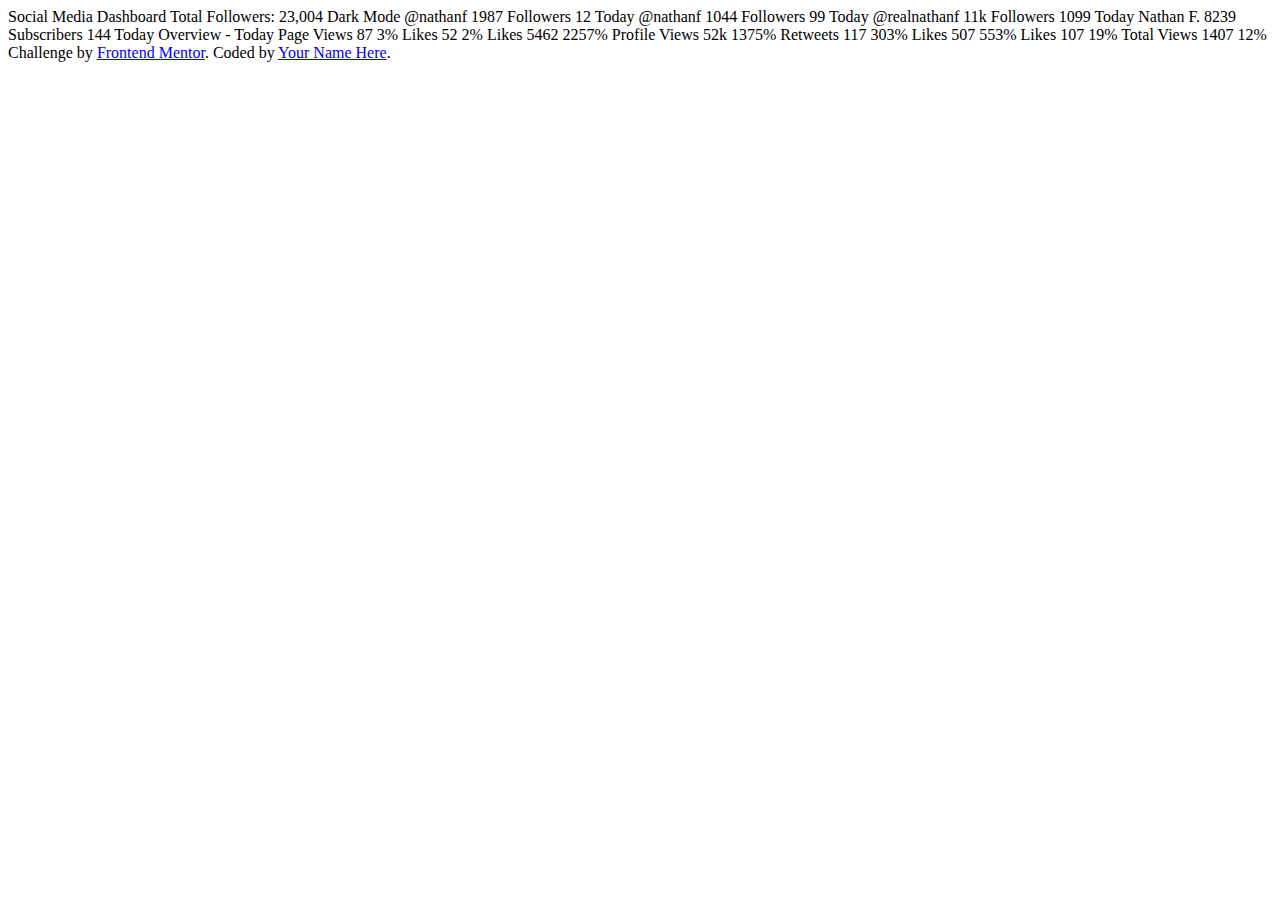
==== social-media-dashboard/index.html @ 5a5262db "inital commit" ====
<!DOCTYPE html>
<html lang="en">
  <head>
    <meta charset="UTF-8" />
    <meta name="viewport" content="width=device-width, initial-scale=1.0" />
    <link
      rel="icon"
      type="image/png"
      sizes="32x32"
      href="./images/favicon-32x32.png"
    />
    <link rel="stylesheet" href="/styles/main.css" />

    <title>Frontend Mentor | [Social Media Dashboard]</title>
  </head>
  <body>
    Social Media Dashboard Total Followers: 23,004 Dark Mode @nathanf 1987
    Followers 12 Today @nathanf 1044 Followers 99 Today @realnathanf 11k
    Followers 1099 Today Nathan F. 8239 Subscribers 144 Today Overview - Today
    Page Views 87 3% Likes 52 2% Likes 5462 2257% Profile Views 52k 1375%
    Retweets 117 303% Likes 507 553% Likes 107 19% Total Views 1407 12%

    <div class="attribution">
      Challenge by
      <a href="https://www.frontendmentor.io?ref=challenge" target="_blank"
        >Frontend Mentor</a
      >. Coded by <a href="#">Your Name Here</a>.
    </div>
  </body>
</html>
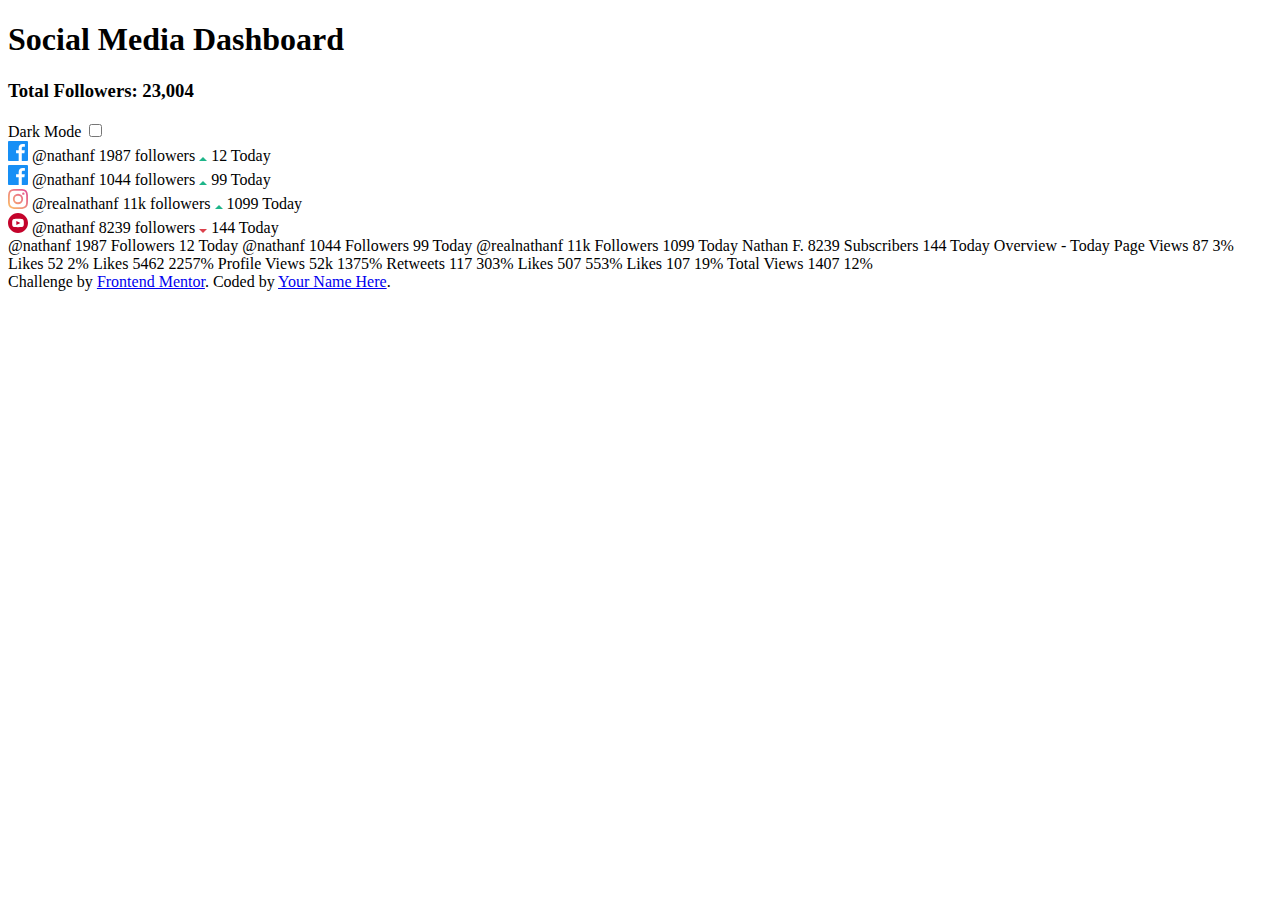
==== commit 13c9dbab: "Feature(social-dashboard): html boilerplate" ====
--- a/social-media-dashboard/index.html
+++ b/social-media-dashboard/index.html
@@ -14,11 +14,84 @@
     <title>Frontend Mentor | [Social Media Dashboard]</title>
   </head>
   <body>
-    Social Media Dashboard Total Followers: 23,004 Dark Mode @nathanf 1987
-    Followers 12 Today @nathanf 1044 Followers 99 Today @realnathanf 11k
-    Followers 1099 Today Nathan F. 8239 Subscribers 144 Today Overview - Today
-    Page Views 87 3% Likes 52 2% Likes 5462 2257% Profile Views 52k 1375%
-    Retweets 117 303% Likes 507 553% Likes 107 19% Total Views 1407 12%
+    <header class="header">
+      <h1 class="header-title">Social Media Dashboard</h1>
+      <h3 class="followers">Total Followers: 23,004</h3>
+      <div class="dark-mode-container">
+        <label for="dark-theme">Dark Mode</label>
+        <input type="checkbox" name="dark-theme" id="dark-btn" />
+        <span class="slider"></span>
+      </div>
+    </header>
+    <main>
+      <section class="main-container">
+        <div class="item">
+          <div class="first-row">
+            <img
+              class="icon social"
+              src="./images/icon-facebook.svg"
+              alt="FB icon"
+            />
+            <span class="username">@nathanf</span>
+            <span class="number">1987</span>
+            <span class="followers">followers</span>
+            <img class="icon-up" src="./images/icon-up.svg" alt="up icon" />
+            <span class="today">12 Today</span>
+          </div>
+        </div>
+        <div class="item">
+          <div class="first-row">
+            <img
+              class="icon social"
+              src="./images/icon-facebook.svg"
+              alt="FB icon"
+            />
+            <span class="username">@nathanf</span>
+            <span class="number">1044</span>
+            <span class="followers">followers</span>
+            <img class="icon-up" src="./images/icon-up.svg" alt="up icon" />
+            <span class="today">99 Today</span>
+          </div>
+        </div>
+        <div class="item">
+          <div class="first-row">
+            <img
+              class="icon social"
+              src="./images/icon-instagram.svg"
+              alt="Instagram icon"
+            />
+            <span class="username">@realnathanf</span>
+            <span class="number">11k</span>
+            <span class="followers">followers</span>
+            <img class="icon-up" src="./images/icon-up.svg" alt="up icon" />
+            <span class="today">1099 Today</span>
+          </div>
+        </div>
+        <div class="item">
+          <div class="first-row">
+            <img
+              class="icon social"
+              src="./images/icon-youtube.svg"
+              alt="Youtube icon"
+            />
+            <span class="username">@nathanf</span>
+            <span class="number">8239</span>
+            <span class="followers">followers</span>
+            <img
+              class="icon-down"
+              src="./images/icon-down.svg"
+              alt="down icon"
+            />
+            <span class="today">144 Today</span>
+          </div>
+        </div>
+      </section>
+      @nathanf 1987 Followers 12 Today @nathanf 1044 Followers 99 Today
+      @realnathanf 11k Followers 1099 Today Nathan F. 8239 Subscribers 144 Today
+      Overview - Today Page Views 87 3% Likes 52 2% Likes 5462 2257% Profile
+      Views 52k 1375% Retweets 117 303% Likes 507 553% Likes 107 19% Total Views
+      1407 12%
+    </main>
 
     <div class="attribution">
       Challenge by
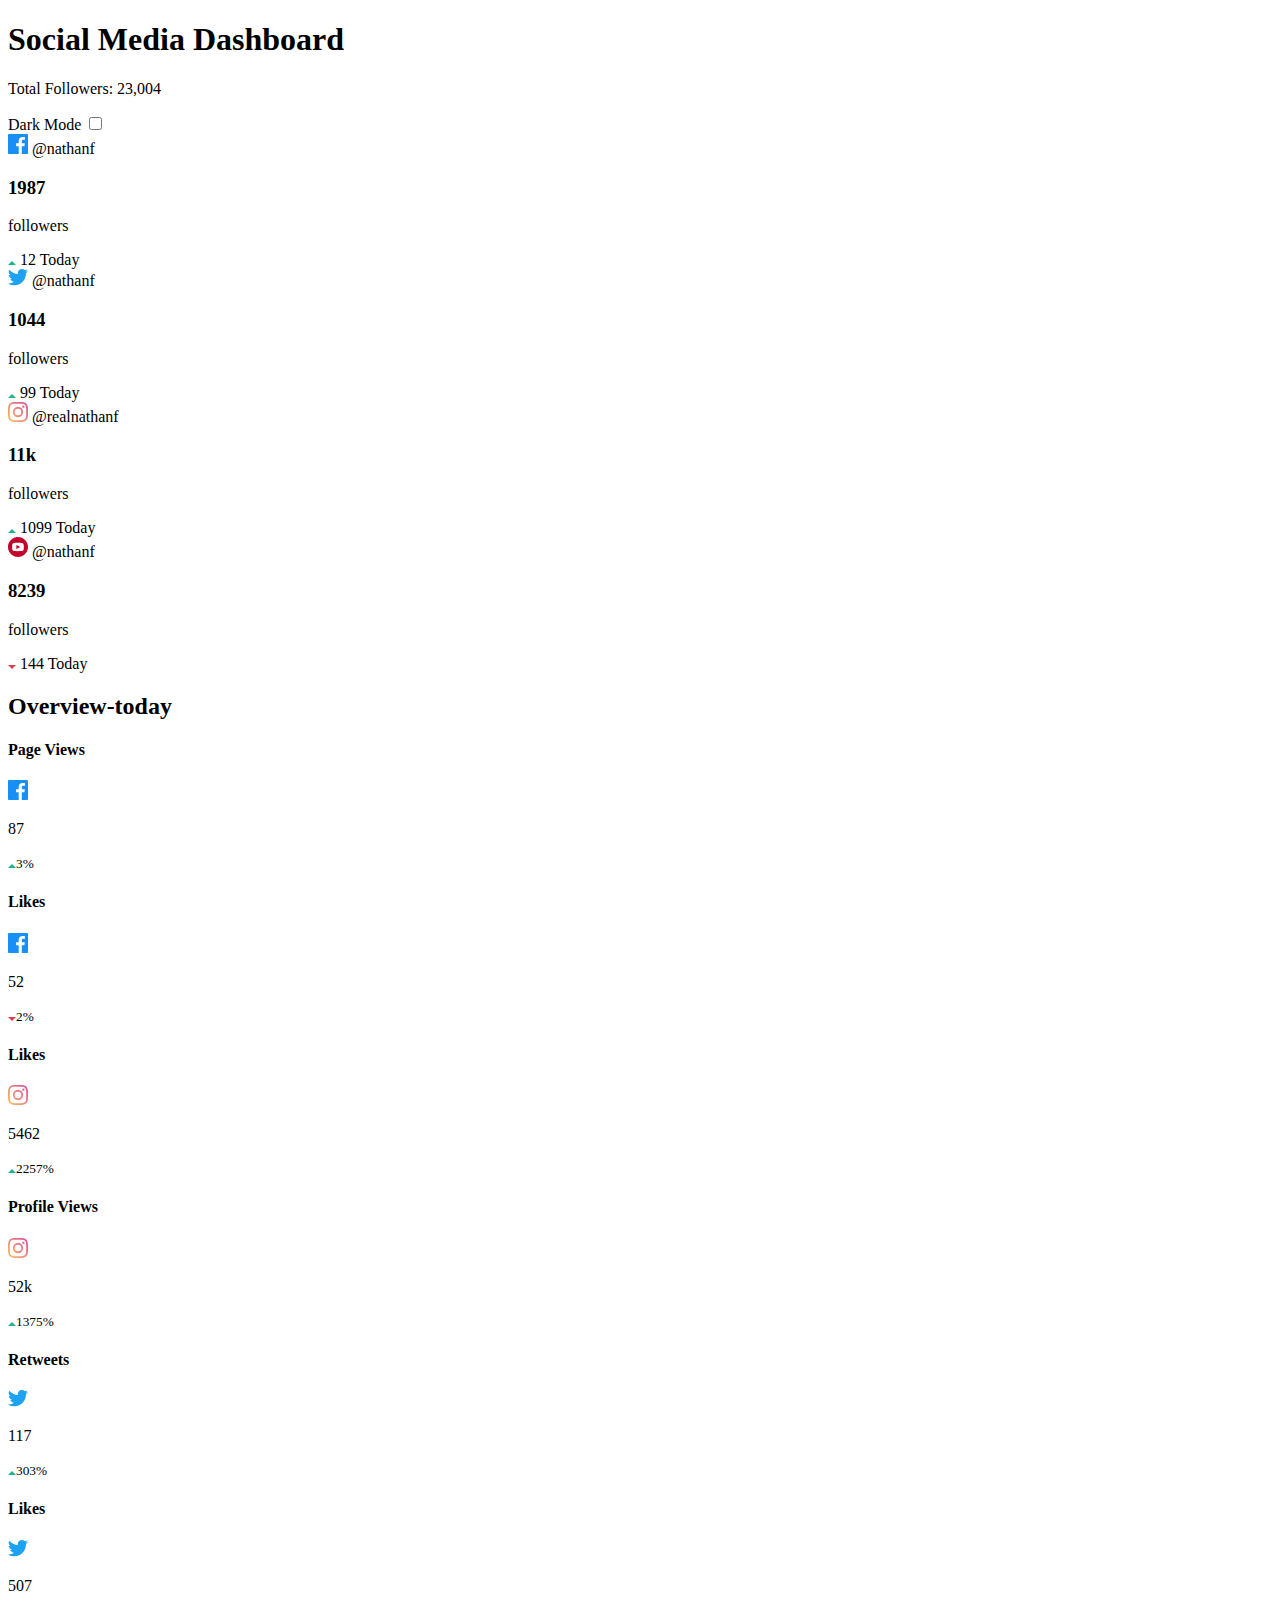
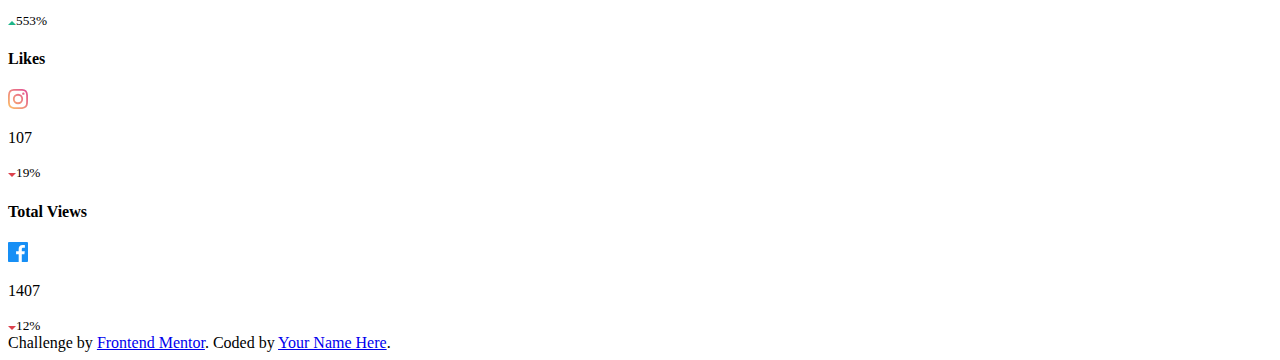
==== commit 7922ef17: "feature(social-dashboard): add completed html" ====
--- a/social-media-dashboard/index.html
+++ b/social-media-dashboard/index.html
@@ -10,16 +10,22 @@
       href="./images/favicon-32x32.png"
     />
     <link rel="stylesheet" href="/styles/main.css" />
+    <link
+      href="https://fonts.googleapis.com/css2?family=Inter:wght@400;700&display=swap"
+      rel="stylesheet"
+    />
 
     <title>Frontend Mentor | [Social Media Dashboard]</title>
   </head>
   <body>
     <header class="header">
-      <h1 class="header-title">Social Media Dashboard</h1>
-      <h3 class="followers">Total Followers: 23,004</h3>
-      <div class="dark-mode-container">
-        <label for="dark-theme">Dark Mode</label>
-        <input type="checkbox" name="dark-theme" id="dark-btn" />
+      <div class="header-left">
+        <h1 class="header-title">Social Media Dashboard</h1>
+        <p class="followers">Total Followers: 23,004</p>
+      </div>
+      <div class="header-right">
+        <label for="checkbox">Dark Mode</label>
+        <input type="checkbox" name="checkbox" id="checkbox" />
         <span class="slider"></span>
       </div>
     </header>
@@ -28,13 +34,13 @@
         <div class="item">
           <div class="first-row">
             <img
-              class="icon social"
+              class="icon-fb"
               src="./images/icon-facebook.svg"
               alt="FB icon"
             />
             <span class="username">@nathanf</span>
-            <span class="number">1987</span>
-            <span class="followers">followers</span>
+            <h3 class="number">1987</h3>
+            <p class="followers">followers</p>
             <img class="icon-up" src="./images/icon-up.svg" alt="up icon" />
             <span class="today">12 Today</span>
           </div>
@@ -42,13 +48,13 @@
         <div class="item">
           <div class="first-row">
             <img
-              class="icon social"
-              src="./images/icon-facebook.svg"
+              class="icon-twitter"
+              src="./images/icon-twitter.svg"
               alt="FB icon"
             />
             <span class="username">@nathanf</span>
-            <span class="number">1044</span>
-            <span class="followers">followers</span>
+            <h3 class="number">1044</h3>
+            <p class="followers">followers</p>
             <img class="icon-up" src="./images/icon-up.svg" alt="up icon" />
             <span class="today">99 Today</span>
           </div>
@@ -56,13 +62,13 @@
         <div class="item">
           <div class="first-row">
             <img
-              class="icon social"
+              class="icon-ig"
               src="./images/icon-instagram.svg"
               alt="Instagram icon"
             />
             <span class="username">@realnathanf</span>
-            <span class="number">11k</span>
-            <span class="followers">followers</span>
+            <h3 class="number">11k</h3>
+            <p class="followers">followers</p>
             <img class="icon-up" src="./images/icon-up.svg" alt="up icon" />
             <span class="today">1099 Today</span>
           </div>
@@ -70,13 +76,13 @@
         <div class="item">
           <div class="first-row">
             <img
-              class="icon social"
+              class="icon-yt"
               src="./images/icon-youtube.svg"
               alt="Youtube icon"
             />
             <span class="username">@nathanf</span>
-            <span class="number">8239</span>
-            <span class="followers">followers</span>
+            <h3 class="number">8239</h3>
+            <p class="followers">followers</p>
             <img
               class="icon-down"
               src="./images/icon-down.svg"
@@ -86,11 +92,95 @@
           </div>
         </div>
       </section>
-      @nathanf 1987 Followers 12 Today @nathanf 1044 Followers 99 Today
-      @realnathanf 11k Followers 1099 Today Nathan F. 8239 Subscribers 144 Today
-      Overview - Today Page Views 87 3% Likes 52 2% Likes 5462 2257% Profile
-      Views 52k 1375% Retweets 117 303% Likes 507 553% Likes 107 19% Total Views
-      1407 12%
+      <section class="overview-section">
+        <header class="overview-header">
+          <h2>Overview-today</h2>
+        </header>
+        <div class="overview-container">
+          <div class="overview-item">
+            <h4 class="views">Page Views</h4>
+            <span><img src="./images/icon-facebook.svg" alt="fb-icon" /></span>
+            <p class="text">87</p>
+            <span
+              ><img src="./images/icon-up.svg" alt="up-icon" /><small>3%</small>
+            </span>
+          </div>
+          <div class="overview-item">
+            <h4 class="views">Likes</h4>
+            <span><img src="./images/icon-facebook.svg" alt="fb-icon" /></span>
+            <p class="text">52</p>
+            <span
+              ><img src="./images/icon-down.svg" alt="down-icon" /><small
+                >2%</small
+              >
+            </span>
+          </div>
+          <div class="overview-item">
+            <h4 class="views">Likes</h4>
+            <span><img src="./images/icon-instagram.svg" alt="ig-icon" /></span>
+            <p class="text">5462</p>
+            <span
+              ><img src="./images/icon-up.svg" alt="up-icon" /><small
+                >2257%</small
+              >
+            </span>
+          </div>
+          <div class="overview-item">
+            <h4 class="views">Profile Views</h4>
+            <span><img src="./images/icon-instagram.svg" alt="ig-icon" /></span>
+            <p class="text">52k</p>
+            <span
+              ><img src="./images/icon-up.svg" alt="up-icon" /><small
+                >1375%</small
+              >
+            </span>
+          </div>
+          <div class="overview-item">
+            <h4 class="views">Retweets</h4>
+            <span
+              ><img src="./images/icon-twitter.svg" alt="twitter-icon"
+            /></span>
+            <p class="text">117</p>
+            <span
+              ><img src="./images/icon-up.svg" alt="up-icon" /><small
+                >303%</small
+              >
+            </span>
+          </div>
+          <div class="overview-item">
+            <h4 class="views">Likes</h4>
+            <span
+              ><img src="./images/icon-twitter.svg" alt="twitter-icon"
+            /></span>
+            <p class="text">507</p>
+            <span
+              ><img src="./images/icon-up.svg" alt="up-icon" /><small
+                >553%</small
+              >
+            </span>
+          </div>
+          <div class="overview-item">
+            <h4 class="views">Likes</h4>
+            <span><img src="./images/icon-instagram.svg" alt="ig-icon" /></span>
+            <p class="text">107</p>
+            <span
+              ><img src="./images/icon-down.svg" alt="down-icon" /><small
+                >19%</small
+              >
+            </span>
+          </div>
+          <div class="overview-item">
+            <h4 class="views">Total Views</h4>
+            <span><img src="./images/icon-facebook.svg" alt="fb-icon" /></span>
+            <p class="text">1407</p>
+            <span
+              ><img src="./images/icon-down.svg" alt="down-icon" /><small
+                >12%</small
+              >
+            </span>
+          </div>
+        </div>
+      </section>
     </main>
 
     <div class="attribution">
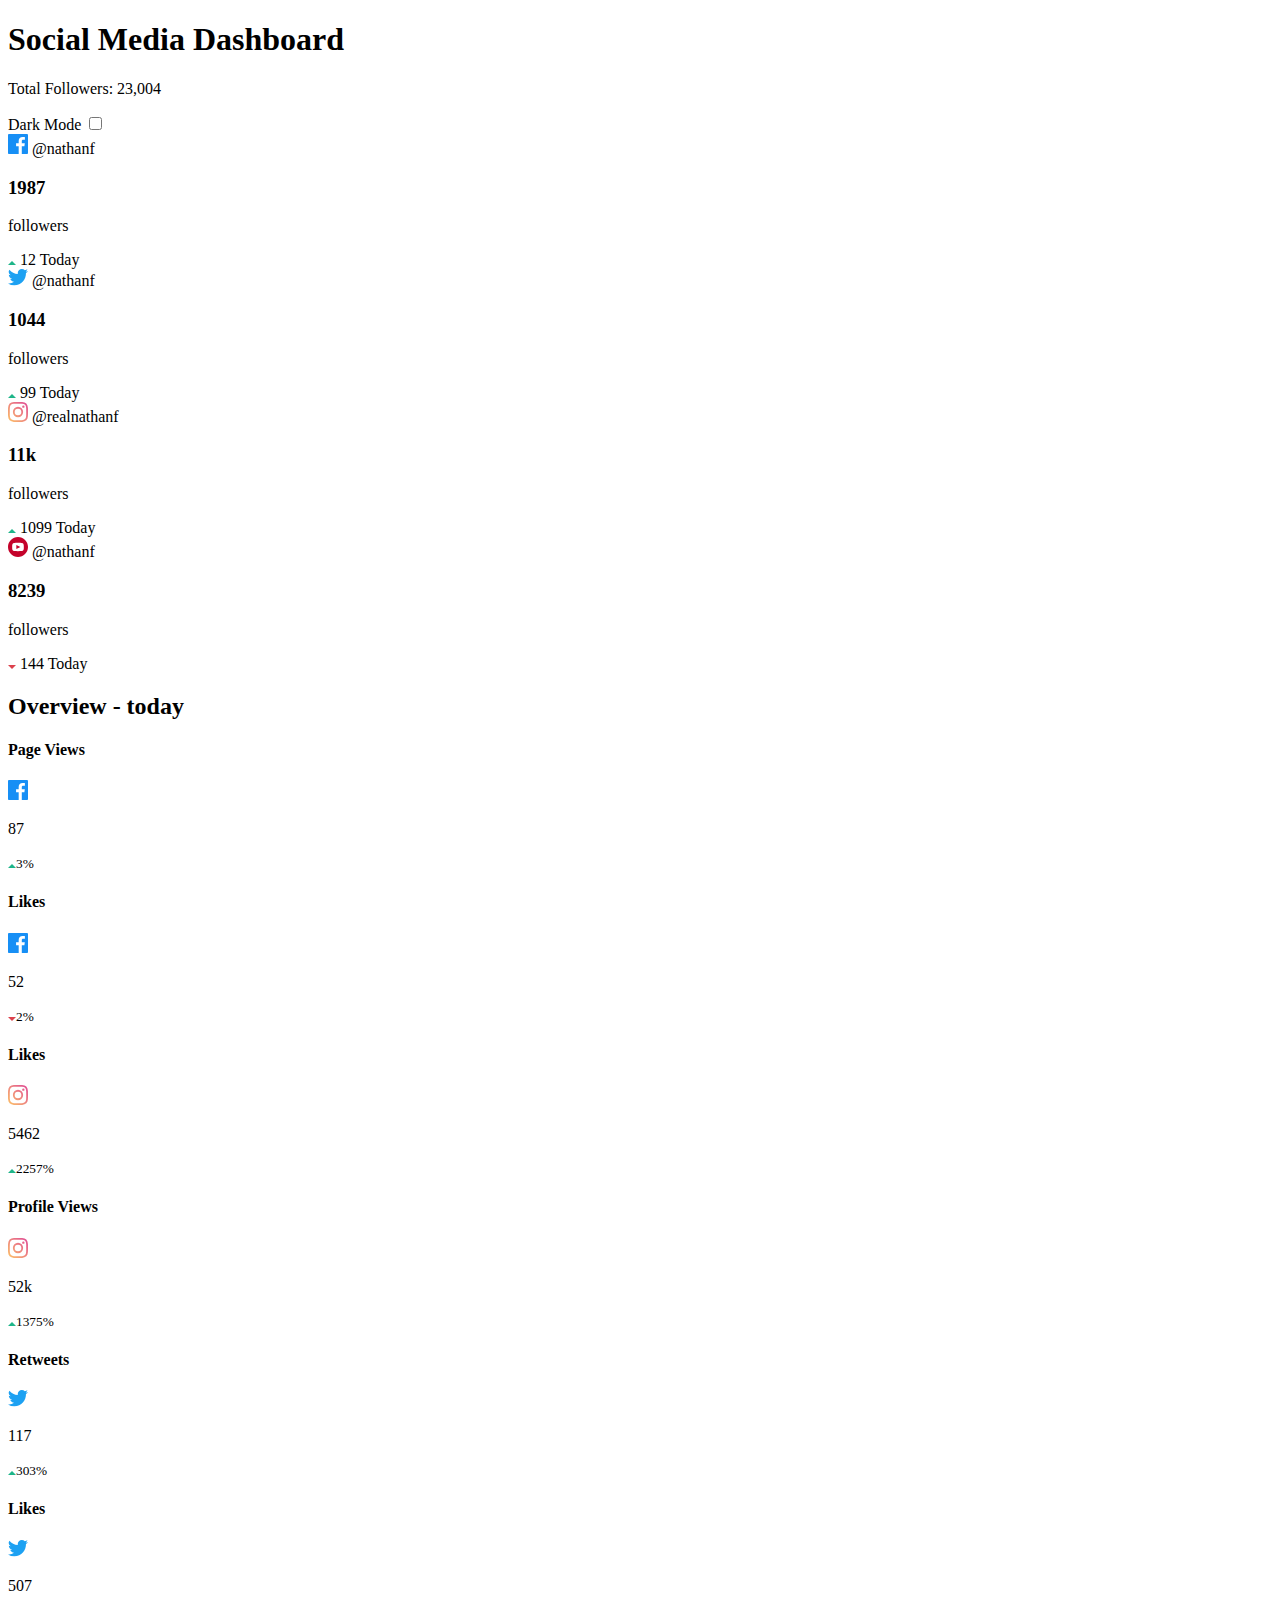
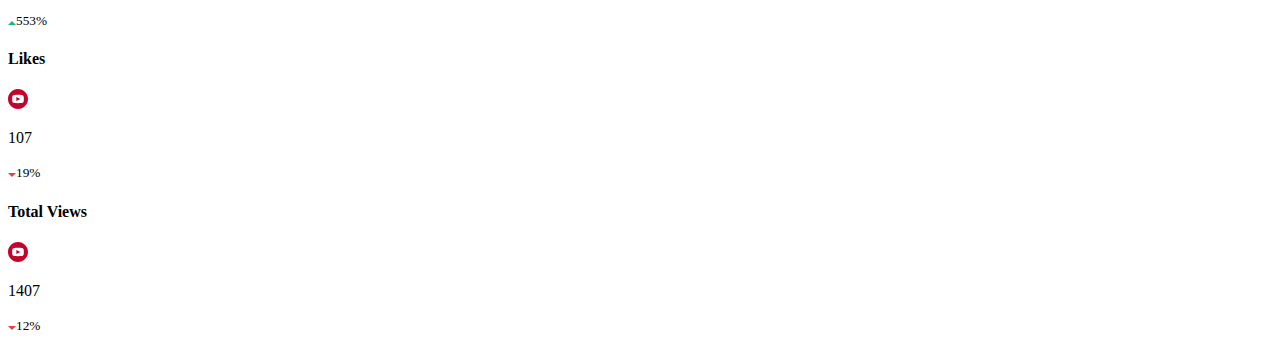
==== commit 98ce14d4: "Feature(media-dashboard): add completed project" ====
--- a/social-media-dashboard/index.html
+++ b/social-media-dashboard/index.html
@@ -24,170 +24,206 @@
         <p class="followers">Total Followers: 23,004</p>
       </div>
       <div class="header-right">
-        <label for="checkbox">Dark Mode</label>
+        <label class="label" for="checkbox">Dark Mode</label>
         <input type="checkbox" name="checkbox" id="checkbox" />
         <span class="slider"></span>
       </div>
     </header>
     <main>
       <section class="main-container">
-        <div class="item">
-          <div class="first-row">
-            <img
-              class="icon-fb"
-              src="./images/icon-facebook.svg"
-              alt="FB icon"
-            />
-            <span class="username">@nathanf</span>
-            <h3 class="number">1987</h3>
-            <p class="followers">followers</p>
-            <img class="icon-up" src="./images/icon-up.svg" alt="up icon" />
-            <span class="today">12 Today</span>
-          </div>
-        </div>
-        <div class="item">
-          <div class="first-row">
-            <img
-              class="icon-twitter"
-              src="./images/icon-twitter.svg"
-              alt="FB icon"
-            />
-            <span class="username">@nathanf</span>
-            <h3 class="number">1044</h3>
-            <p class="followers">followers</p>
-            <img class="icon-up" src="./images/icon-up.svg" alt="up icon" />
-            <span class="today">99 Today</span>
-          </div>
-        </div>
-        <div class="item">
-          <div class="first-row">
-            <img
-              class="icon-ig"
-              src="./images/icon-instagram.svg"
-              alt="Instagram icon"
-            />
-            <span class="username">@realnathanf</span>
-            <h3 class="number">11k</h3>
-            <p class="followers">followers</p>
-            <img class="icon-up" src="./images/icon-up.svg" alt="up icon" />
-            <span class="today">1099 Today</span>
-          </div>
-        </div>
-        <div class="item">
-          <div class="first-row">
-            <img
-              class="icon-yt"
-              src="./images/icon-youtube.svg"
-              alt="Youtube icon"
-            />
-            <span class="username">@nathanf</span>
-            <h3 class="number">8239</h3>
-            <p class="followers">followers</p>
-            <img
-              class="icon-down"
-              src="./images/icon-down.svg"
-              alt="down icon"
-            />
-            <span class="today">144 Today</span>
-          </div>
-        </div>
+        <!-- MAIN ITEMS -->
+        <div class="item">
+          <img class="icon" src="./images/icon-facebook.svg" alt="FB icon" />
+          <span class="username">@nathanf</span>
+          <h3 class="number">1987</h3>
+          <p class="followers">followers</p>
+          <img class="icon-up" src="./images/icon-up.svg" alt="up icon" />
+          <span class="today">12 Today</span>
+        </div>
+        <div class="item">
+          <img class="icon" src="./images/icon-twitter.svg" alt="FB icon" />
+          <span class="username">@nathanf</span>
+          <h3 class="number">1044</h3>
+          <p class="followers">followers</p>
+          <img class="icon-up" src="./images/icon-up.svg" alt="up icon" />
+          <span class="today">99 Today</span>
+        </div>
+        <div class="item">
+          <img
+            class="icon"
+            src="./images/icon-instagram.svg"
+            alt="Instagram icon"
+          />
+          <span class="username">@realnathanf</span>
+          <h3 class="number">11k</h3>
+          <p class="followers">followers</p>
+          <img class="icon-up" src="./images/icon-up.svg" alt="up icon" />
+          <span class="today">1099 Today</span>
+        </div>
+        <div class="item">
+          <img
+            class="icon"
+            src="./images/icon-youtube.svg"
+            alt="Youtube icon"
+          />
+          <span class="username">@nathanf</span>
+          <h3 class="number">8239</h3>
+          <p class="followers">followers</p>
+          <img class="icon-down" src="./images/icon-down.svg" alt="down icon" />
+          <span class="today">144 Today</span>
+        </div>
+        <!-- END OF MAIN ITEMS -->
       </section>
       <section class="overview-section">
         <header class="overview-header">
-          <h2>Overview-today</h2>
+          <h2>Overview - today</h2>
         </header>
+
+        <!-- OVERVIEW ITEMS -->
         <div class="overview-container">
           <div class="overview-item">
-            <h4 class="views">Page Views</h4>
-            <span><img src="./images/icon-facebook.svg" alt="fb-icon" /></span>
-            <p class="text">87</p>
-            <span
-              ><img src="./images/icon-up.svg" alt="up-icon" /><small>3%</small>
-            </span>
-          </div>
-          <div class="overview-item">
-            <h4 class="views">Likes</h4>
-            <span><img src="./images/icon-facebook.svg" alt="fb-icon" /></span>
-            <p class="text">52</p>
-            <span
-              ><img src="./images/icon-down.svg" alt="down-icon" /><small
-                >2%</small
-              >
-            </span>
-          </div>
-          <div class="overview-item">
-            <h4 class="views">Likes</h4>
-            <span><img src="./images/icon-instagram.svg" alt="ig-icon" /></span>
-            <p class="text">5462</p>
-            <span
-              ><img src="./images/icon-up.svg" alt="up-icon" /><small
-                >2257%</small
-              >
-            </span>
-          </div>
-          <div class="overview-item">
-            <h4 class="views">Profile Views</h4>
-            <span><img src="./images/icon-instagram.svg" alt="ig-icon" /></span>
-            <p class="text">52k</p>
-            <span
-              ><img src="./images/icon-up.svg" alt="up-icon" /><small
-                >1375%</small
-              >
-            </span>
-          </div>
-          <div class="overview-item">
-            <h4 class="views">Retweets</h4>
-            <span
-              ><img src="./images/icon-twitter.svg" alt="twitter-icon"
-            /></span>
-            <p class="text">117</p>
-            <span
-              ><img src="./images/icon-up.svg" alt="up-icon" /><small
-                >303%</small
-              >
-            </span>
-          </div>
-          <div class="overview-item">
-            <h4 class="views">Likes</h4>
-            <span
-              ><img src="./images/icon-twitter.svg" alt="twitter-icon"
-            /></span>
-            <p class="text">507</p>
-            <span
-              ><img src="./images/icon-up.svg" alt="up-icon" /><small
-                >553%</small
-              >
-            </span>
-          </div>
-          <div class="overview-item">
-            <h4 class="views">Likes</h4>
-            <span><img src="./images/icon-instagram.svg" alt="ig-icon" /></span>
-            <p class="text">107</p>
-            <span
-              ><img src="./images/icon-down.svg" alt="down-icon" /><small
-                >19%</small
-              >
-            </span>
-          </div>
-          <div class="overview-item">
-            <h4 class="views">Total Views</h4>
-            <span><img src="./images/icon-facebook.svg" alt="fb-icon" /></span>
-            <p class="text">1407</p>
-            <span
-              ><img src="./images/icon-down.svg" alt="down-icon" /><small
-                >12%</small
-              >
-            </span>
+            <div class="top-r">
+              <h4 class="views">Page Views</h4>
+              <span
+                ><img src="./images/icon-facebook.svg" alt="fb-icon"
+              /></span>
+            </div>
+            <div class="bottom-r">
+              <p class="text">87</p>
+              <span
+                ><img
+                  class="icon-up"
+                  src="./images/icon-up.svg"
+                  alt="up-icon"
+                /><small>3%</small>
+              </span>
+            </div>
+          </div>
+          <div class="overview-item">
+            <div class="top-r">
+              <h4 class="views">Likes</h4>
+              <span
+                ><img src="./images/icon-facebook.svg" alt="fb-icon"
+              /></span>
+            </div>
+            <div class="bottom-r">
+              <p class="text">52</p>
+              <span
+                ><img
+                  class="icon-down"
+                  src="./images/icon-down.svg"
+                  alt="down-icon"
+                /><small class="down-icon">2%</small>
+              </span>
+            </div>
+          </div>
+          <div class="overview-item">
+            <div class="top-r">
+              <h4 class="views">Likes</h4>
+              <span
+                ><img src="./images/icon-instagram.svg" alt="ig-icon"
+              /></span>
+            </div>
+            <div class="bottom-r">
+              <p class="text">5462</p>
+              <span
+                ><img
+                  class="icon-up"
+                  src="./images/icon-up.svg"
+                  alt="up-icon"
+                /><small>2257%</small>
+              </span>
+            </div>
+          </div>
+          <div class="overview-item">
+            <div class="top-r">
+              <h4 class="views">Profile Views</h4>
+              <span
+                ><img src="./images/icon-instagram.svg" alt="ig-icon"
+              /></span>
+            </div>
+            <div class="bottom-r">
+              <p class="text">52k</p>
+              <span
+                ><img
+                  class="icon-up"
+                  src="./images/icon-up.svg"
+                  alt="up-icon"
+                /><small>1375%</small>
+              </span>
+            </div>
+          </div>
+          <div class="overview-item">
+            <div class="top-r">
+              <h4 class="views">Retweets</h4>
+              <span
+                ><img src="./images/icon-twitter.svg" alt="twitter-icon"
+              /></span>
+            </div>
+            <div class="bottom-r">
+              <p class="text">117</p>
+              <span
+                ><img
+                  class="icon-up"
+                  src="./images/icon-up.svg"
+                  alt="up-icon"
+                /><small>303%</small>
+              </span>
+            </div>
+          </div>
+          <div class="overview-item">
+            <div class="top-r">
+              <h4 class="views">Likes</h4>
+              <span
+                ><img src="./images/icon-twitter.svg" alt="twitter-icon"
+              /></span>
+            </div>
+            <div class="bottom-r">
+              <p class="text">507</p>
+              <span
+                ><img
+                  class="icon-up"
+                  src="./images/icon-up.svg"
+                  alt="up-icon"
+                /><small>553%</small>
+              </span>
+            </div>
+          </div>
+          <div class="overview-item">
+            <div class="top-r">
+              <h4 class="views">Likes</h4>
+              <span><img src="./images/icon-youtube.svg" alt="yt-icon" /></span>
+            </div>
+            <div class="bottom-r">
+              <p class="text">107</p>
+              <span
+                ><img
+                  class="icon-down"
+                  src="./images/icon-down.svg"
+                  alt="down-icon"
+                /><small class="down-icon">19%</small>
+              </span>
+            </div>
+          </div>
+          <div class="overview-item">
+            <div class="top-r">
+              <h4 class="views">Total Views</h4>
+              <span><img src="./images/icon-youtube.svg" alt="yt-icon" /></span>
+            </div>
+            <div class="bottom-r">
+              <p class="text">1407</p>
+              <span
+                ><img
+                  class="icon-down"
+                  src="./images/icon-down.svg"
+                  alt="down-icon"
+                /><small class="down-icon">12%</small>
+              </span>
+            </div>
           </div>
         </div>
       </section>
     </main>
-
-    <div class="attribution">
-      Challenge by
-      <a href="https://www.frontendmentor.io?ref=challenge" target="_blank"
-        >Frontend Mentor</a
-      >. Coded by <a href="#">Your Name Here</a>.
-    </div>
+    <script src="main.js"></script>
   </body>
 </html>
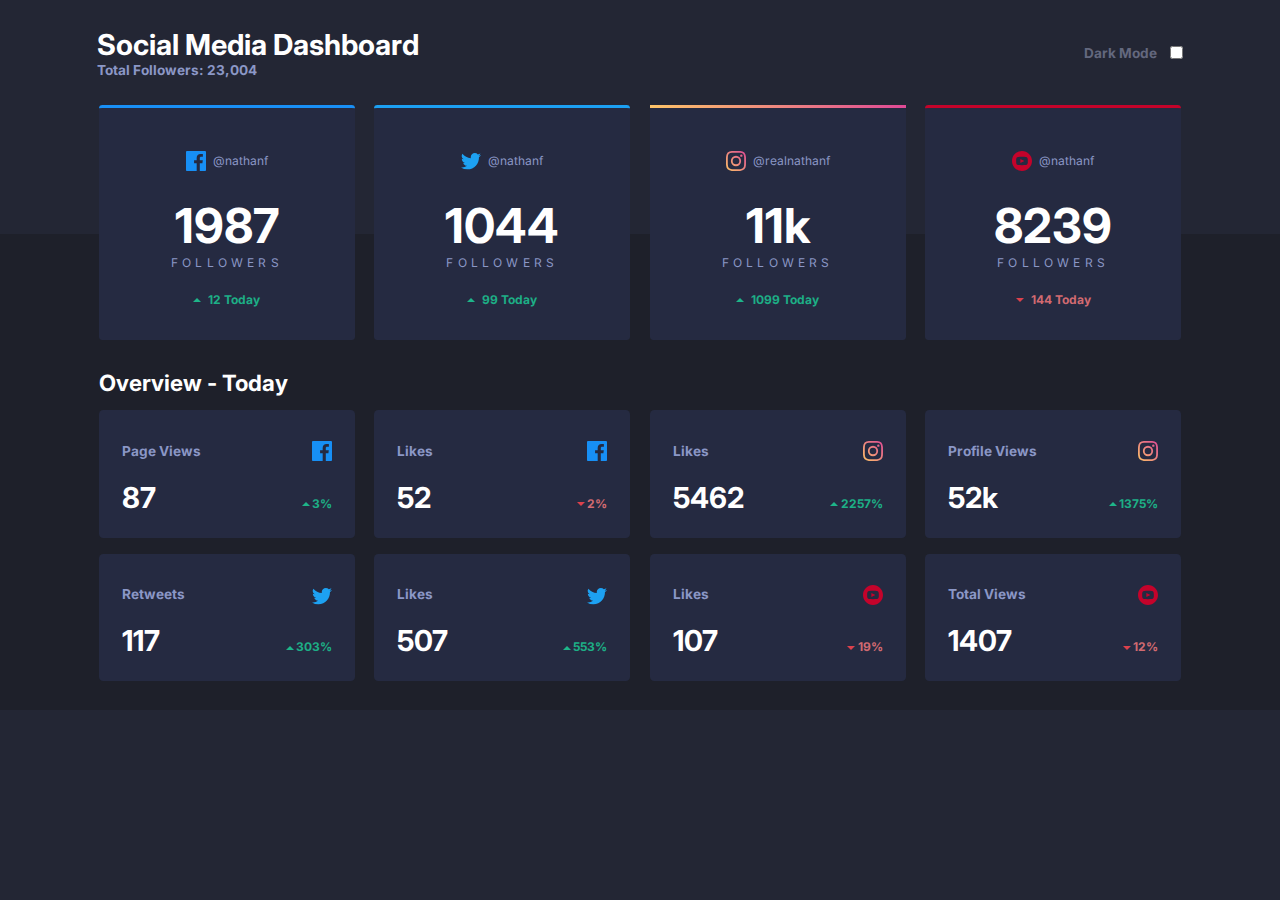
==== commit 2b479263: "fix(social-dashboard): link to correct stylesheet" ====
--- a/social-media-dashboard/index.html
+++ b/social-media-dashboard/index.html
@@ -9,7 +9,7 @@
       sizes="32x32"
       href="./images/favicon-32x32.png"
     />
-    <link rel="stylesheet" href="/styles/main.css" />
+    <link rel="stylesheet" href="styles/main.css" />
     <link
       href="https://fonts.googleapis.com/css2?family=Inter:wght@400;700&display=swap"
       rel="stylesheet"
--- a/social-media-dashboard/styles/main.css
+++ b/social-media-dashboard/styles/main.css
@@ -0,0 +1,239 @@
+* {
+  margin: 0;
+  padding: 0;
+  box-sizing: border-box;
+}
+
+.header {
+  display: grid;
+  grid-template-columns: repeat(2, 1fr);
+  margin: 1.7rem;
+}
+@media only screen and (max-width: 806px) {
+  .header {
+    display: block;
+  }
+}
+
+.header-left {
+  display: flex;
+  justify-content: flex-start;
+  flex-direction: column;
+}
+@media only screen and (max-width: 806px) {
+  .header-left {
+    text-align: center;
+    margin-bottom: 1.5rem;
+  }
+}
+.header-left .header-title {
+  font-size: 1.8rem;
+}
+.header-left .followers {
+  font-size: 0.85rem;
+  font-weight: 700;
+  color: #8b97c6;
+}
+
+.header-right {
+  display: flex;
+  align-items: center;
+  justify-content: flex-end;
+  gap: 2vw;
+  padding: 1rem 0;
+  position: relative;
+  color: #63687e;
+  font-size: 0.85rem;
+  font-weight: 700;
+}
+@media only screen and (max-width: 806px) {
+  .header-right {
+    justify-content: space-between;
+    border-top: 1px solid #464545;
+    gap: 5vw;
+  }
+}
+.header-right #checkbox {
+  cursor: pointer;
+  padding: 1rem;
+  position: absolute;
+}
+@media only screen and (max-width: 806px) {
+  .header-right #checkbox {
+    right: 0;
+  }
+}
+
+.main-container {
+  display: grid;
+  grid-template-columns: repeat(4, 1fr);
+  column-gap: 1.5vw;
+  margin: 0.8em 1em;
+}
+@media only screen and (max-width: 806px) {
+  .main-container {
+    display: flex;
+    flex-direction: column;
+    gap: 4vh;
+  }
+}
+
+.item {
+  border-radius: 0.12em;
+  background-color: #252a41;
+  padding: 1em;
+  text-align: center;
+  cursor: pointer;
+}
+.item:hover {
+  background-color: #2e3552;
+}
+.item.white {
+  background-color: #f0f2fa;
+}
+.item.white:hover {
+  background-color: #e1e5f4;
+}
+.item .icon {
+  transform: translateY(30%);
+}
+.item .username {
+  font-size: 0.75rem;
+  color: #8b97c6;
+}
+.item .number {
+  font-size: 3rem;
+  font-weight: 700;
+  margin-top: 0.5em;
+}
+.item .followers {
+  font-size: 0.75rem;
+  color: #8b97c6;
+  text-transform: uppercase;
+  letter-spacing: 0.35em;
+  margin-bottom: 0.5em;
+}
+.item .icon-up,
+.item .icon-down {
+  margin-bottom: 0.06em;
+}
+.item .today {
+  font-size: 0.75rem;
+  color: #1daf86;
+  font-weight: 700;
+}
+.item:nth-child(1) {
+  border-top: 3px solid #198ff5;
+}
+.item:nth-child(2) {
+  border-top: 3px solid #1ca0f2;
+}
+.item:nth-child(3) {
+  border-top: 3px solid transparent;
+  border-image: linear-gradient(90deg, #fdc468, #df4996);
+  border-image-slice: 1;
+}
+.item:nth-child(4) {
+  border-top: 3px solid #c4032a;
+}
+.item:nth-child(4) .today {
+  color: #d26a71;
+}
+
+.overview-section {
+  margin: 1em;
+}
+
+.overview-header {
+  margin: 0.5em 0;
+}
+.overview-header h2 {
+  text-transform: capitalize;
+  font-size: 1.4rem;
+}
+@media only screen and (max-width: 806px) {
+  .overview-header {
+    margin-top: 2.5rem;
+    margin-bottom: 1.5rem;
+  }
+}
+
+.overview-container {
+  display: grid;
+  grid-template-columns: repeat(4, 1fr);
+  grid-template-rows: repeat(2, 1fr);
+  gap: 1.25vw 1.5vw;
+}
+@media only screen and (max-width: 806px) {
+  .overview-container {
+    display: flex;
+    flex-direction: column;
+    justify-content: space-between;
+    gap: 2.5vh;
+  }
+}
+
+.overview-item {
+  padding: 0.8em;
+  border-radius: 0.15em;
+  background-color: #252a41;
+  font-weight: 400;
+  cursor: pointer;
+}
+.overview-item:hover {
+  background-color: #2e3552;
+}
+.overview-item.white {
+  background-color: #f0f2fa;
+}
+.overview-item.white:hover {
+  background-color: #e1e5f4;
+}
+.overview-item .top-r {
+  display: flex;
+  align-items: center;
+  justify-content: space-between;
+  padding-bottom: 0.4em;
+}
+.overview-item .top-r .views {
+  display: inline-block;
+  font-size: 0.85rem;
+  color: #8b97c6;
+  font-weight: 700;
+}
+.overview-item .bottom-r {
+  display: flex;
+  align-items: center;
+  justify-content: space-between;
+}
+.overview-item .bottom-r .text {
+  font-weight: 700;
+}
+.overview-item .bottom-r .icon-up,
+.overview-item .bottom-r .icon-down {
+  margin: 0 0.15rem 0.1rem 0;
+}
+.overview-item .bottom-r small {
+  font-size: 0.75rem;
+  color: #1daf86;
+  font-weight: 700;
+}
+.overview-item .bottom-r small.down-icon {
+  color: #d26a71;
+}
+
+body {
+  background: linear-gradient(to bottom, #232634 33%, #1e202a 33%);
+  color: white;
+  max-width: 1140px;
+  margin: 0 auto;
+  font-family: "Inter", sans-serif;
+  font-size: 1.8rem;
+  /* THEME SWITCH */
+}
+body.white-theme {
+  color: #1e202a;
+  background: linear-gradient(to bottom, #f5f7ff 33%, white 33%);
+}
+
+/*# sourceMappingURL=main.css.map */
